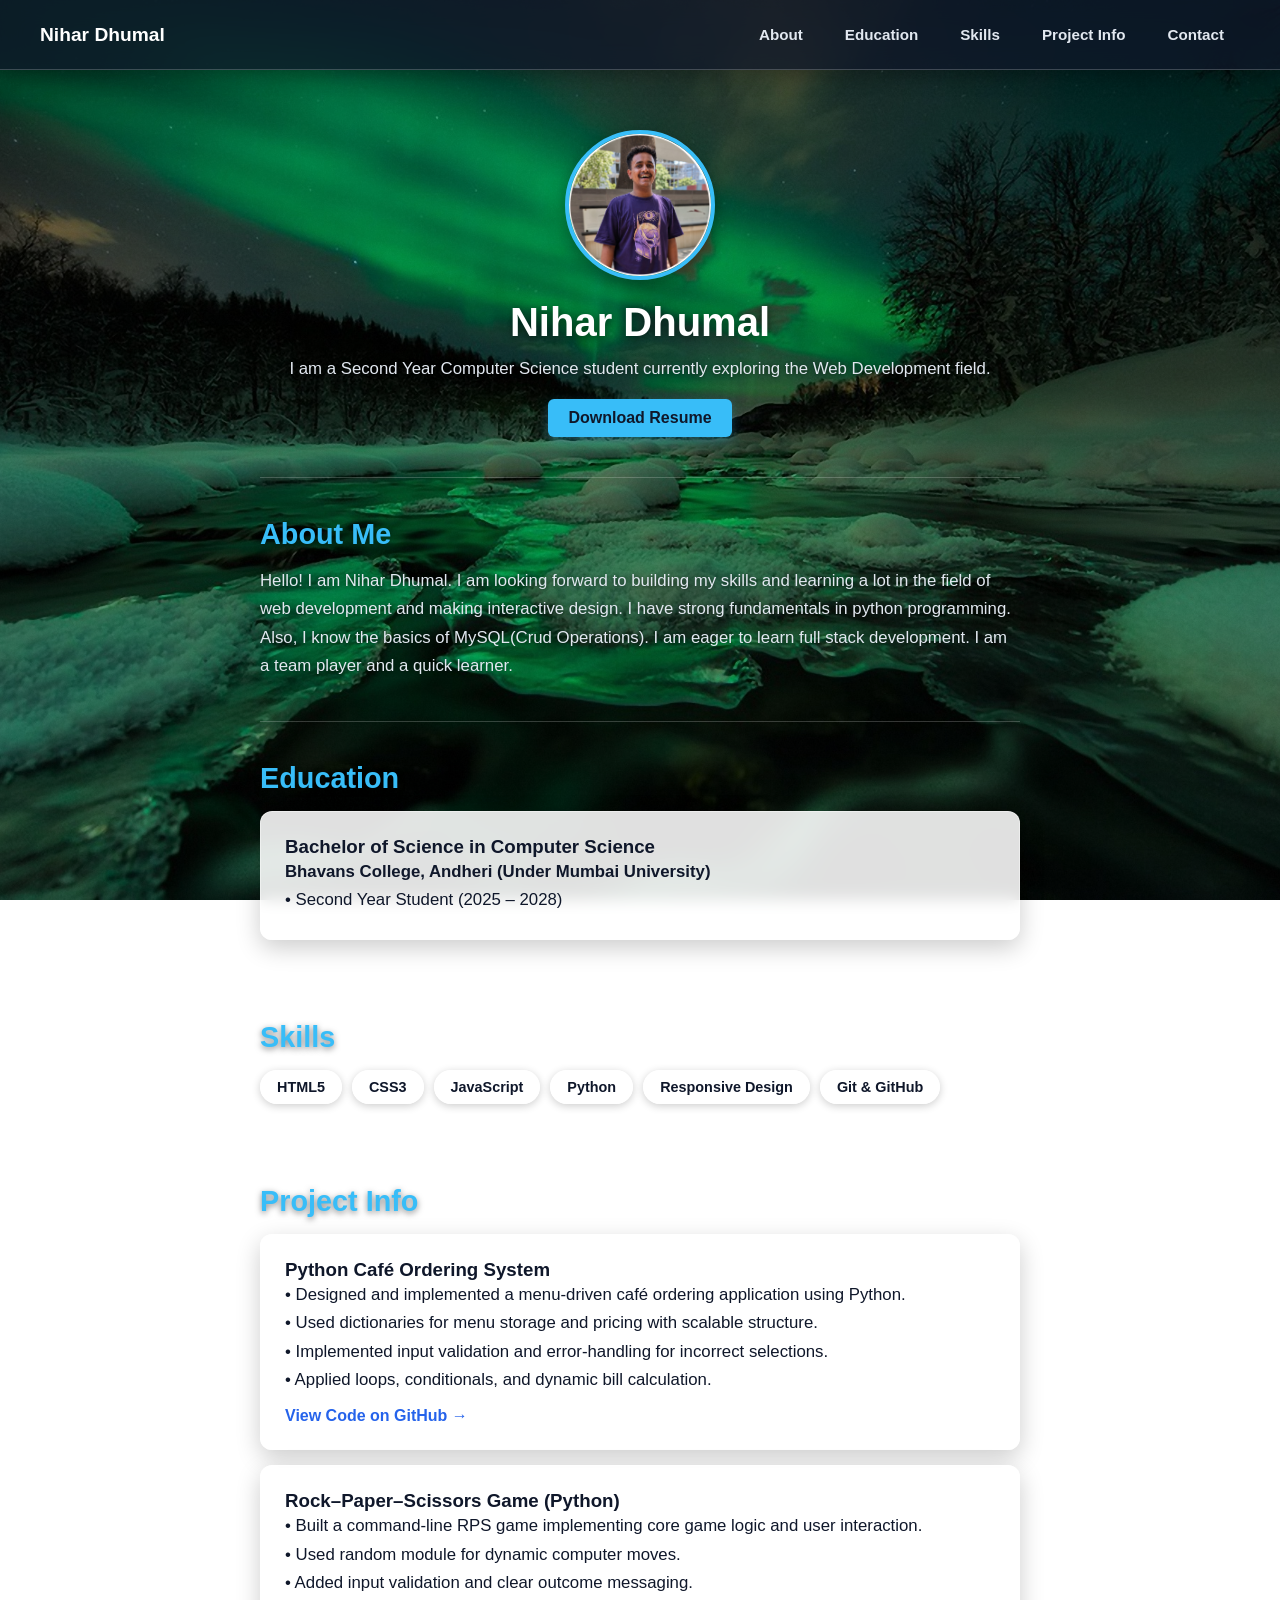
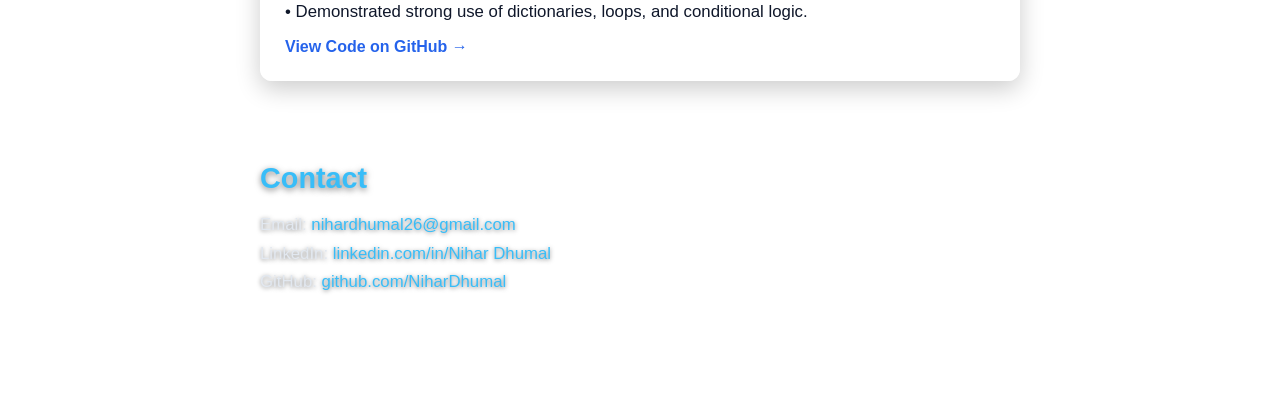
==== Portfolio Website/index.html @ b7476702 "Initial commit" ====
<!DOCTYPE html>
<html lang="en">
<head>
  <meta charset="UTF-8">
  <meta name="viewport" content="width=device-width, initial-scale=1.0">
  <title>Nihar Dhumal - Portfolio</title>
  <link rel="stylesheet" href="styles.css">
</head>
<body>

  <header class="top-panel">
    <div class="panel-brand">Nihar Dhumal</div>
    <nav class="panel-nav">
      <a href="#about" class="active">About</a>
      <a href="#education">Education</a>
      <a href="#skills">Skills</a>
      <a href="#projects">Project Info</a>
      <a href="#contact">Contact</a>
    </nav>
  </header>

  <main class="main-content">
    
    <section id="hero" class="profile-header">
      <img src="profile.jpeg" alt="Nihar Dhumal" class="profile-photo">
      <h1>Nihar Dhumal</h1>
      <p>I am a Second Year Computer Science student currently exploring the Web Development field.</p>
      <a href="resume.pdf" download class="btn-primary">Download Resume</a>
    </section>

    <section id="about">
      <h2>About Me</h2>
      <p>Hello! I am Nihar Dhumal. I am looking forward to building my skills and learning a lot in the field of web development and making interactive design. I have strong fundamentals in python programming. Also, I know the basics of MySQL(Crud Operations). I am eager to learn full stack development. I am a team player and a quick learner.</p>
    </section>

    <section id="education">
      <h2>Education</h2>
      <div class="project-card">
        <h3>Bachelor of Science in Computer Science</h3>
        <p><strong>Bhavans College, Andheri (Under Mumbai University)<br></strong> • Second Year Student (2025 – 2028)</p>
      </div>
    </section>

    <section id="skills">
      <h2>Skills</h2>
      <div class="skills-grid">
        <span class="badge">HTML5</span>
        <span class="badge">CSS3</span>
        <span class="badge">JavaScript</span>
        <span class="badge">Python</span>
        <span class="badge">Responsive Design</span>
        <span class="badge">Git & GitHub</span>
      </div>
    </section>

    <section id="projects">
      <h2>Project Info</h2>
      
      <div class="project-card">
        <h3>Python Café Ordering System</h3>
        <p>• Designed and implemented a menu‑driven café ordering application using Python.<br>
           • Used dictionaries for menu storage and pricing with scalable structure.<br>
           • Implemented input validation and error-handling for incorrect selections.<br>
           • Applied loops, conditionals, and dynamic bill calculation.
        </p>
        <div class="project-links">
          <a href="https://github.com/nihardhumal" target="_blank">View Code on GitHub →</a>
        </div>
      </div>

      <div class="project-card">
        <h3>Rock–Paper–Scissors Game (Python)</h3>
        <p>• Built a command-line RPS game implementing core game logic and user interaction.<br>
           • Used random module for dynamic computer moves.<br>
           • Added input validation and clear outcome messaging.<br>
           • Demonstrated strong use of dictionaries, loops, and conditional logic.
        </p>
        <div class="project-links">
          <a href="https://github.com/nihardhumal" target="_blank">View Code on GitHub →</a>
        </div>
      </div>
    </section>

    <section id="contact">
      <h2>Contact</h2>
      <p>Email: <a href="mailto:nihardhumal26@gmail.com">nihardhumal26@gmail.com</a></p>
      <p>LinkedIn: <a href="https://www.linkedin.com/in/nihar-dhumal-b4b3303b1" target="_blank">linkedin.com/in/Nihar Dhumal</a></p>
      <p>GitHub: <a href="https://github.com/NiharDhumal" target="_blank">github.com/NiharDhumal</a></p>
    </section>

  </main>

  <script>
    const sections = document.querySelectorAll("section");
    const navLinks = document.querySelectorAll(".panel-nav a");

    window.addEventListener("scroll", () => {
      let current = "";
      sections.forEach((section) => {
        const sectionTop = section.offsetTop - 120;
        if (pageYOffset >= sectionTop) {
          current = section.getAttribute("id");
        }
      });

      navLinks.forEach((a) => {
        a.classList.remove("active");
        if (a.getAttribute("href") === `#${current}`) {
          a.classList.add("active");
        }
      });
    });
  </script>

</body>
</html>
---- Portfolio Website/styles.css ----
:root {
  --bg: #0f172a;
  /* Translucent dark navigation bar */
  --panel-bg: rgba(15, 23, 42, 0.75); 
  /* Frosted glass cards */
  --card-bg: rgba(255, 255, 255, 0.88); 
  /* Bright cyan-blue accent for dark backgrounds */
  --accent: #38bdf8; 
  --accent-hover: #0284c7;
  /* Card links accent */
  --card-accent: #2563eb; 
  --text: #ffffff;
  --text-dark: #0f172a;
  --text-muted: #e2e8f0;
  --border: rgba(255, 255, 255, 0.2);
  --header-height: 70px;
}

* {
  box-sizing: border-box;
  margin: 0;
  padding: 0;
  font-family: 'Segoe UI', Tahoma, Geneva, Verdana, sans-serif;
}

html {
  scroll-behavior: smooth;
}

body {
  background-image: linear-gradient(rgba(0, 0, 0, 0.35), rgba(0, 0, 0, 0.35)), url('aurora.jpg');
  background-size: cover;
  background-position: center;
  background-repeat: no-repeat;
  background-attachment: fixed;
  color: var(--text);
  padding-top: var(--header-height);
}

/* Glassmorphism Fixed Top Panel */
.top-panel {
  position: fixed;
  top: 0;
  left: 0;
  width: 100%;
  height: var(--header-height);
  background-color: var(--panel-bg);
  backdrop-filter: blur(12px);
  -webkit-backdrop-filter: blur(12px);
  border-bottom: 1px solid var(--border);
  display: flex;
  justify-content: space-between;
  align-items: center;
  padding: 0 40px;
  z-index: 1000;
  box-shadow: 0 4px 20px rgba(0, 0, 0, 0.3);
}

.panel-brand {
  font-size: 1.2rem;
  font-weight: 700;
  color: #ffffff;
}

.panel-nav {
  display: flex;
  gap: 10px;
}

.panel-nav a {
  color: var(--text-muted);
  text-decoration: none;
  padding: 8px 16px;
  border-radius: 6px;
  font-weight: 600;
  font-size: 0.95rem;
  transition: all 0.2s ease;
}

.panel-nav a:hover, .panel-nav a.active {
  color: #ffffff;
  background-color: rgba(255, 255, 255, 0.15);
}

/* Main Content Area */
.main-content {
  max-width: 800px;
  margin: 0 auto;
  padding: 40px 20px 80px 20px;
}

/* Profile Section */
.profile-header {
  display: flex;
  flex-direction: column;
  align-items: center;
  text-align: center;
  padding-top: 20px;
}

.profile-photo {
  width: 150px;
  height: 150px;
  border-radius: 50%;
  object-fit: cover;
  border: 4px solid var(--accent);
  box-shadow: 0 6px 20px rgba(0, 0, 0, 0.4);
  margin-bottom: 20px;
}

/* Resume Button */
.btn-primary {
  display: inline-block;
  margin-top: 15px;
  background-color: var(--accent);
  color: #0f172a;
  padding: 10px 20px;
  border-radius: 6px;
  font-weight: 700;
  text-decoration: none;
  transition: all 0.2s;
  box-shadow: 0 4px 12px rgba(56, 189, 248, 0.3);
}

.btn-primary:hover {
  background-color: #7dd3fc;
  text-decoration: none;
}

/* Sections & Typography Fixes */
section {
  padding: 40px 0;
  border-bottom: 1px solid var(--border);
  scroll-margin-top: calc(var(--header-height) + 10px);
}

section:last-of-type {
  border-bottom: none;
}

h1 {
  font-size: 2.5rem;
  margin-bottom: 10px;
  color: #ffffff;
  text-shadow: 0 2px 8px rgba(0, 0, 0, 0.6);
}

h2 {
  font-size: 1.8rem;
  margin-bottom: 16px;
  color: var(--accent);
  text-shadow: 0 2px 6px rgba(0, 0, 0, 0.5);
}

p {
  line-height: 1.7;
  color: var(--text-muted);
  font-size: 1.05rem;
  text-shadow: 0 1px 4px rgba(0, 0, 0, 0.5);
}

/* Skills Badges */
.skills-grid {
  display: flex;
  flex-wrap: wrap;
  gap: 10px;
  margin-top: 15px;
}

.badge {
  background-color: rgba(255, 255, 255, 0.9);
  color: #0f172a;
  border: 1px solid rgba(255, 255, 255, 0.5);
  padding: 8px 16px;
  border-radius: 20px;
  font-weight: 600;
  font-size: 0.9rem;
  box-shadow: 0 2px 8px rgba(0, 0, 0, 0.2);
}

/* Frosted Glass Cards */
.project-card {
  background-color: var(--card-bg);
  backdrop-filter: blur(8px);
  -webkit-backdrop-filter: blur(8px);
  padding: 24px;
  border-radius: 12px;
  margin-top: 15px;
  border: 1px solid rgba(255, 255, 255, 0.4);
  box-shadow: 0 8px 24px rgba(0, 0, 0, 0.2);
}

.project-card h3,
.project-card p,
.project-card strong {
  color: var(--text-dark);
  text-shadow: none;
}

.project-links {
  margin-top: 12px;
}

.project-card a {
  color: var(--card-accent);
  font-weight: 600;
}

/* Global Links */
a {
  color: var(--accent);
  text-decoration: none;
}

a:hover {
  text-decoration: underline;
}

@media (max-width: 600px) {
  .top-panel {
    padding: 0 15px;
    flex-direction: column;
    justify-content: center;
    height: auto;
    padding: 12px;
  }

  :root {
    --header-height: 100px;
  }

  .panel-nav {
    gap: 4px;
    flex-wrap: wrap;
    justify-content: center;
  }

  .panel-nav a {
    padding: 4px 8px;
    font-size: 0.85rem;
  }
}
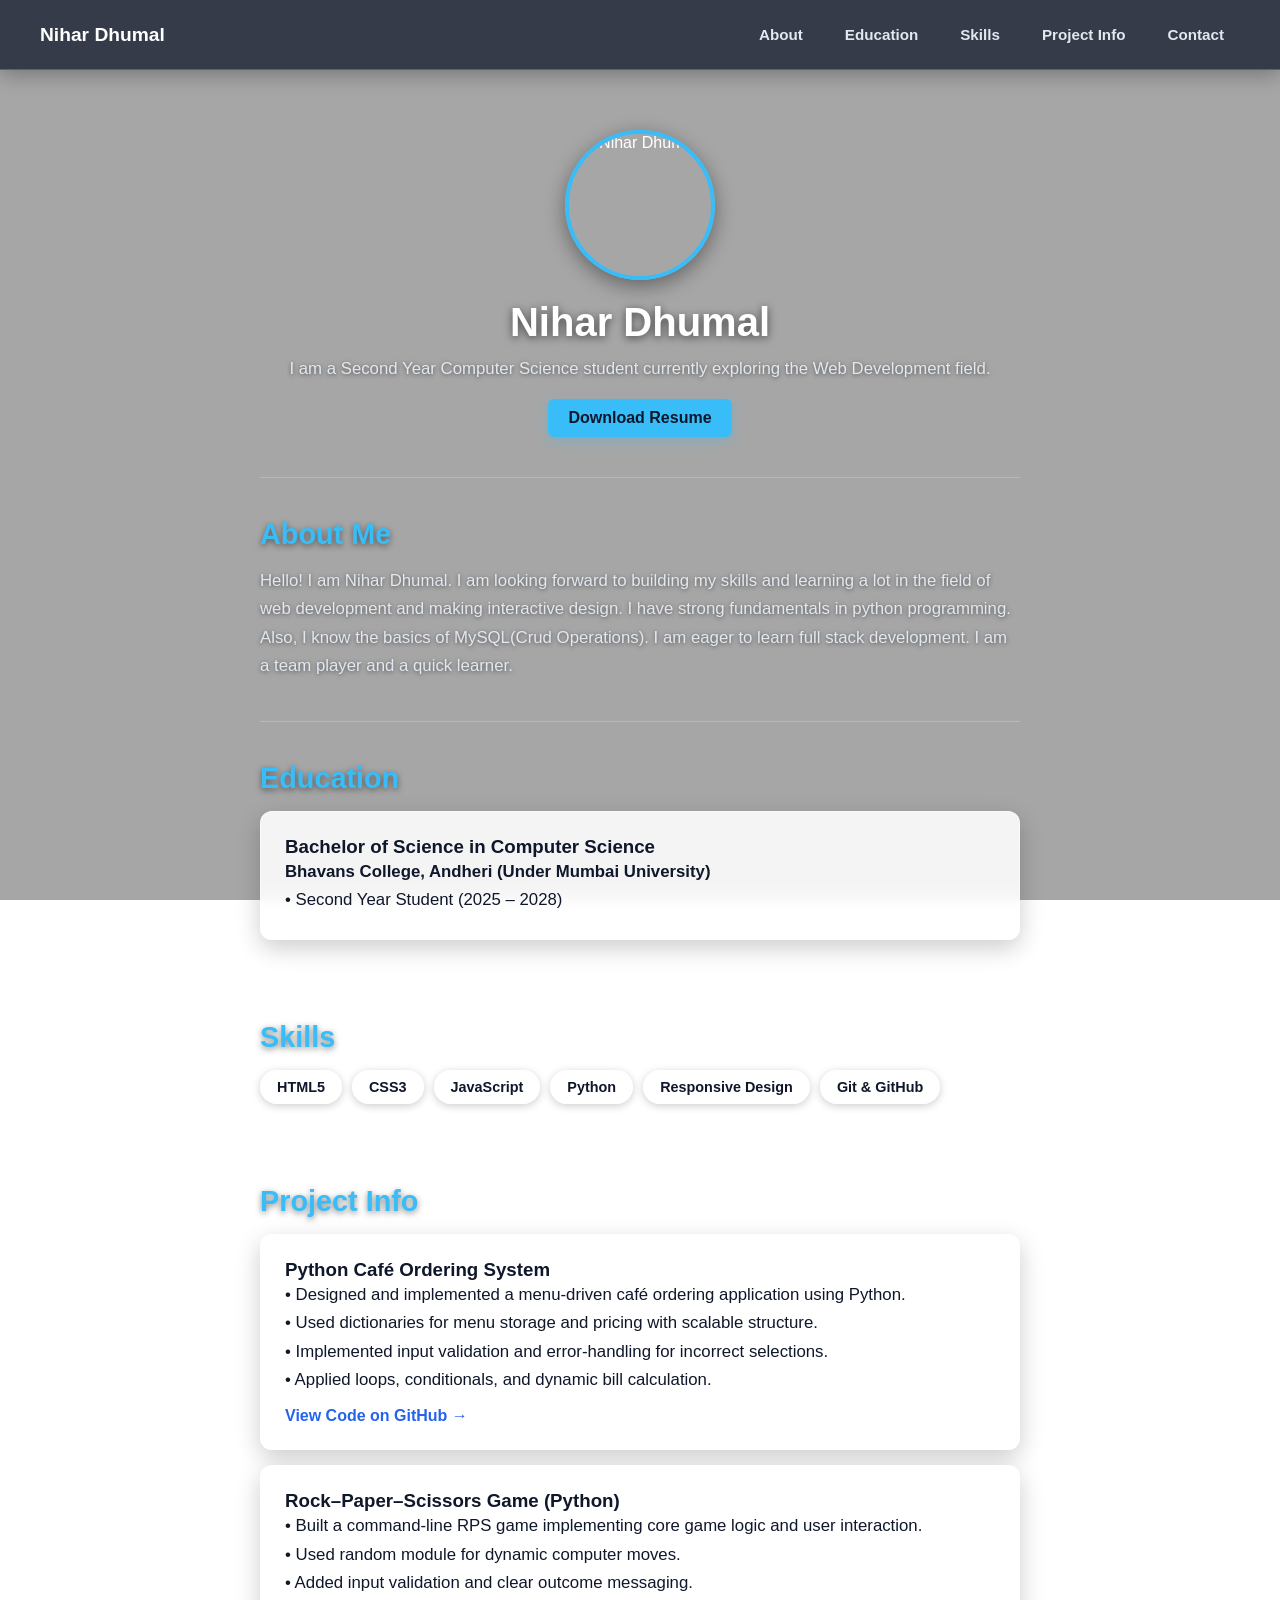
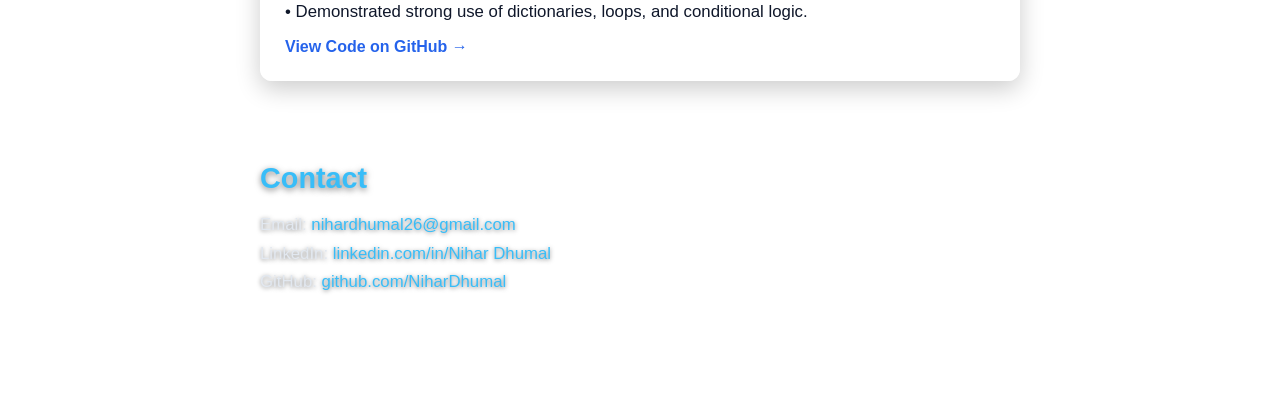
==== commit 27d7fa16: "Add index.html, CSS styles, and site images" ====
--- a/Portfolio Website/index.html
+++ b/Portfolio Website/index.html
@@ -22,10 +22,10 @@
   <main class="main-content">
     
     <section id="hero" class="profile-header">
-      <img src="profile.jpeg" alt="Nihar Dhumal" class="profile-photo">
+      <img src="C:\Users\ADMIN\Awdiz Work FIles\Portfolio Website\images\profile.jpeg" alt="Nihar Dhumal" class="profile-photo">
       <h1>Nihar Dhumal</h1>
       <p>I am a Second Year Computer Science student currently exploring the Web Development field.</p>
-      <a href="resume.pdf" download class="btn-primary">Download Resume</a>
+      <a href="C:\Users\ADMIN\Awdiz Work FIles\Portfolio Website\images\resume.pdf" download class="btn-primary">Download Resume</a>
     </section>
 
     <section id="about">
--- a/Portfolio Website/styles.css
+++ b/Portfolio Website/styles.css
@@ -28,7 +28,7 @@
 }
 
 body {
-  background-image: linear-gradient(rgba(0, 0, 0, 0.35), rgba(0, 0, 0, 0.35)), url('aurora.jpg');
+  background-image: linear-gradient(rgba(0, 0, 0, 0.35), rgba(0, 0, 0, 0.35)), url('C:\Users\ADMIN\Awdiz Work FIles\Portfolio Website\imagesaurora.jpg');
   background-size: cover;
   background-position: center;
   background-repeat: no-repeat;
